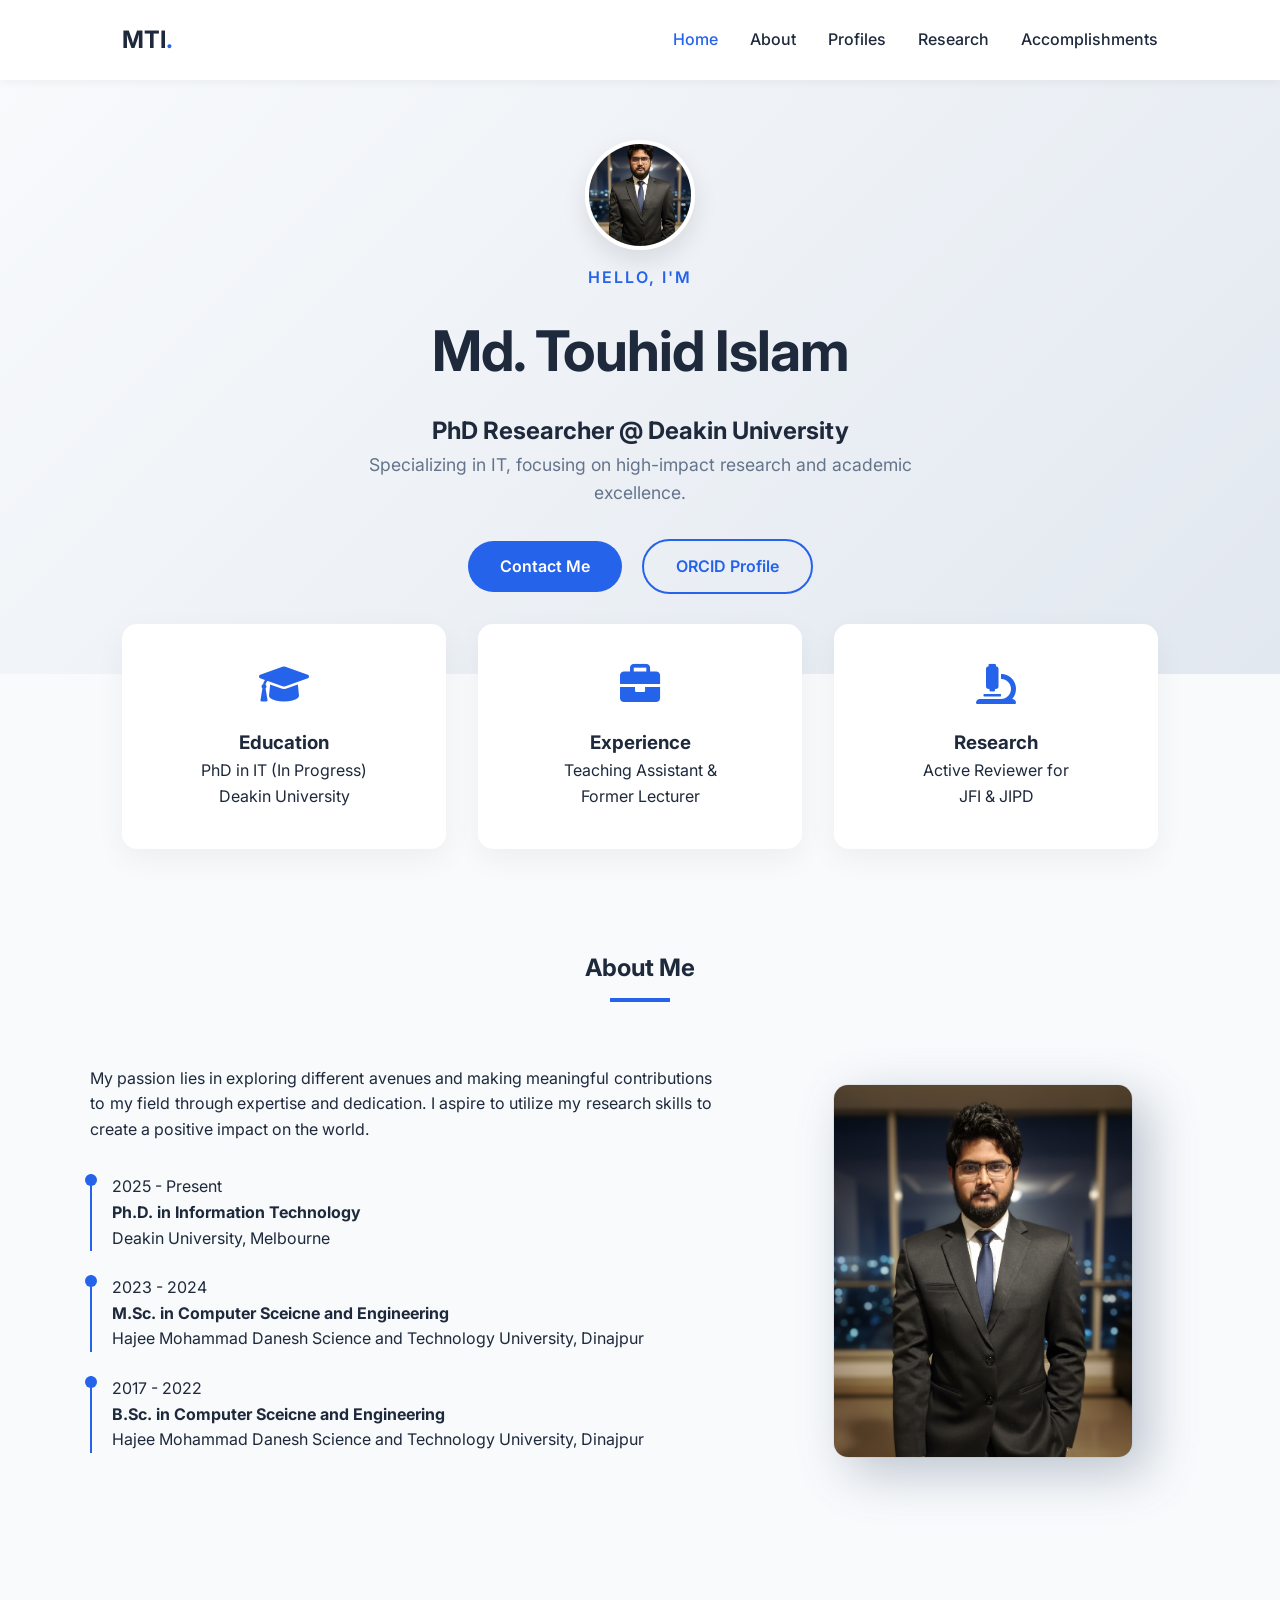
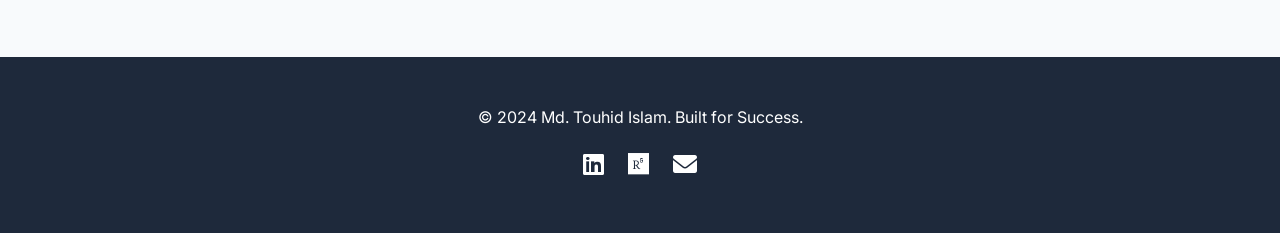
==== index.html @ 2b957a8a "Add files via upload" ====
<!DOCTYPE html>
<html lang="en">
<head>
    <meta charset="UTF-8">
    <meta name="viewport" content="width=device-width, initial-scale=1.0">
    <title>Md. Touhid Islam | PhD Researcher</title>
    <link rel="stylesheet" href="style.css">
    <link rel="stylesheet" href="https://cdnjs.cloudflare.com/ajax/libs/font-awesome/6.0.0/css/all.min.css">
    <link href="https://fonts.googleapis.com/css2?family=Inter:wght@300;400;600;700&display=swap" rel="stylesheet">
</head>
<body>

    <nav class="navbar">
        <div class="container">
            <a href="index.html" class="logo">MTI<span>.</span></a>
            <ul class="nav-links">
                <li><a href="index.html" class="active">Home</a></li>
                <li><a href="#about">About</a></li>
                <li><a href="profiles.html">Profiles</a></li>
                <li><a href="research.html">Research</a></li>
                <li><a href="accomplishments.html">Accomplishments</a></li>
            </ul>
        </div>
    </nav>

    <header class="hero">
        <div class="container">
            <div class="hero-avatar">
                <img src="profile-pic.png" alt="MTI">
            </div>
            <div class="hero-content">
                <p class="greeting">Hello, I'm</p>
                <h1>Md. Touhid Islam</h1>
                <h2 class="role">PhD Researcher @ Deakin University</h2>
                <p class="hero-bio">Specializing in IT, focusing on high-impact research and academic excellence.</p>
                <div class="hero-btns">
                    <a href="mailto:md.t.islam@deakin.edu.au" class="btn primary">Contact Me</a>
                    <a href="https://orcid.org/0009-0007-9437-8299" target="_blank" class="btn secondary">ORCID Profile</a>
                </div>
            </div>
        </div>
    </header>

<!-- <div class="about-image">
    <div class="image-wrapper">
        <img src="profile-pic.png" alt="Md. Touhid Islam Full">
        <div class="ash-shadow"></div>
    </div>
</div> -->

    <section class="info-cards container">
        <div class="card">
            <i class="fas fa-graduation-cap"></i>
            <h3>Education</h3>
            <p>PhD in IT (In Progress)<br>Deakin University</p>
        </div>
        <div class="card">
            <i class="fas fa-briefcase"></i>
            <h3>Experience</h3>
            <p>Teaching Assistant &<br>Former Lecturer</p>
        </div>
        <div class="card">
            <i class="fas fa-microscope"></i>
            <h3>Research</h3>
            <p>Active Reviewer for<br>JFI & JIPD</p>
        </div>
    </section>

    <section id="about" class="about-section container">
        <div class="section-title">
            <h2>About Me</h2>
            <div class="underline"></div>
        </div>
        <div class="about-grid">
            <div class="about-text">
                <p>My passion lies in exploring different avenues and making meaningful contributions to my field through expertise and dedication. I aspire to utilize my research skills to create a positive impact on the world.</p>
                <div class="education-timeline">
                    <div class="item">
                        <span class="date">2025 - Present</span>
                        <h4>Ph.D. in Information Technology</h4>
                        <p>Deakin University, Melbourne</p>
                    </div>
                    <div class="item">
                        <span class="date">2023 - 2024</span>
                        <h4>M.Sc. in Computer Sceicne and Engineering</h4>
                        <p>Hajee Mohammad Danesh Science and Technology University, Dinajpur</p>
                    </div>
                    <div class="item">
                        <span class="date">2017 - 2022</span>
                        <h4>B.Sc. in Computer Sceicne and Engineering</h4>
                        <p>Hajee Mohammad Danesh Science and Technology University, Dinajpur</p>
                    </div>
                </div>
            </div>
            <div class="about-image">
                <div class="image-wrapper">
                    <img src="profile-pic.png" alt="Md. Touhid Islam Full">
                </div>
            </div>
        </div>
    </section>

    <footer>
        <p>&copy; 2024 Md. Touhid Islam. Built for Success.</p>
        <div class="socials">
            <a href="#"><i class="fab fa-linkedin"></i></a>
            <a href="#"><i class="fab fa-researchgate"></i></a>
            <a href="#"><i class="fas fa-envelope"></i></a>
        </div>
    </footer>

</body>
</html>
---- style.css ----
:root {
    --primary: #2563eb;
    --dark: #1e293b;
    --light: #f8fafc;
    --grey: #64748b;
    --white: #ffffff;
    --transition: all 0.3s ease;
}

* {
    margin: 0;
    padding: 0;
    box-sizing: border-box;
}

body {
    font-family: 'Inter', sans-serif;
    line-height: 1.6;
    color: var(--dark);
    background-color: var(--light);
}

.container {
    max-width: 1100px;
    margin: 0 auto;
    padding: 0 2rem;
}

/* Navbar */
.navbar {
    background: rgba(255, 255, 255, 0.9);
    backdrop-filter: blur(10px);
    height: 80px;
    display: flex;
    align-items: center;
    position: sticky;
    top: 0;
    z-index: 1000;
    box-shadow: 0 2px 10px rgba(0,0,0,0.05);
}

.navbar .container {
    display: flex;
    justify-content: space-between;
    align-items: center;
    width: 100%;
}

.logo {
    font-size: 1.5rem;
    font-weight: 700;
    text-decoration: none;
    color: var(--dark);
}

.logo span { color: var(--primary); }

.nav-links {
    display: flex;
    list-style: none;
}

.nav-links li a {
    text-decoration: none;
    color: var(--dark);
    margin-left: 2rem;
    font-weight: 500;
    transition: var(--transition);
}

.nav-links li a:hover, .nav-links li a.active {
    color: var(--primary);
}

/* Hero Section */
.hero {
    padding: 60px 0 80px; /* Reduced from 100px to 60px on top */
    background: linear-gradient(135deg, #f8fafc 0%, #e2e8f0 100%);
    text-align: center;
}

/* Circular Avatar at Top - Tighter margins */
.hero-avatar {
    width: 110px; /* Slightly larger looks more 'standard' */
    height: 110px;
    margin: 0 auto 15px; /* Reduced bottom margin from 20px to 15px */
    border-radius: 50%;
    overflow: hidden;
    border: 4px solid var(--white); /* Thicker border for better pop */
    box-shadow: 0 10px 25px rgba(0,0,0,0.1);
    transition: var(--transition);
}

.hero-avatar:hover {
    transform: scale(1.05); /* Subtle zoom when you hover */
}

.hero-avatar img {
    width: 100%;
    height: 100%;
    object-fit: cover;
}

/* Tighten the text spacing slightly */
.hero h1 {
    font-size: 3rem; /* Slightly smaller to keep it compact */
    margin-bottom: 0.5rem;
    letter-spacing: -1px;
}

.hero-bio {
    max-width: 600px;
    margin: 0 auto 1.5rem; /* Reduced from 2rem to 1.5rem */
    color: var(--grey);
    font-size: 1.05rem;
}

.greeting {
    color: var(--primary);
    font-weight: 600;
    letter-spacing: 2px;
    text-transform: uppercase;
    margin-bottom: 1rem;
}

.hero h1 {
    font-size: 3.5rem;
    margin-bottom: 1rem;
}

.hero-bio {
    max-width: 600px;
    margin: 0 auto 2rem;
    color: var(--grey);
    font-size: 1.1rem;
}

.btn {
    padding: 0.8rem 2rem;
    border-radius: 50px;
    text-decoration: none;
    font-weight: 600;
    transition: var(--transition);
    display: inline-block;
    margin: 0 0.5rem;
}

.btn.primary {
    background: var(--primary);
    color: white;
}

.btn.secondary {
    border: 2px solid var(--primary);
    color: var(--primary);
}

.btn:hover {
    transform: translateY(-3px);
    box-shadow: 0 5px 15px rgba(37, 99, 235, 0.2);
}

/* Cards */
.info-cards {
    display: grid;
    grid-template-columns: repeat(auto-fit, minmax(250px, 1fr));
    gap: 2rem;
    margin-top: -50px;
}

.card {
    background: white;
    padding: 2.5rem;
    border-radius: 15px;
    text-align: center;
    box-shadow: 0 10px 30px rgba(0,0,0,0.05);
    transition: var(--transition);
}

.card:hover { transform: translateY(-10px); }

.card i {
    font-size: 2.5rem;
    color: var(--primary);
    margin-bottom: 1.5rem;
}

/* Sections */
.about-section { padding: 100px 0; }
.about-text {
    text-align: justify;
}

/* About Image Container */
.about-image {
    display: flex;
    justify-content: center;
    align-items: center;
}

.image-wrapper {
    position: relative;
    width: 85%; /* Making it smaller than the original container */
    max-width: 300px; /* Constraining the max size */
    z-index: 1;
}

.image-wrapper img {
    width: 100%;
    border-radius: 15px;
    display: block;
    position: relative;
    z-index: 2;
    /* Optional: Subtle ash-colored border to blend with shadow */
    border: 1px solid rgba(100, 116, 139, 0.1);
}

/* Realistic Ash Blurry Shadow */
.image-wrapper::after {
    content: '';
    position: absolute;
    top: 15px;    /* Offset for depth */
    left: 15px;   /* Offset for depth */
    width: 100%;
    height: 100%;
    background: #64748b; /* Professional Ash/Slate color */
    filter: blur(25px);  /* Heavy blur for realism */
    opacity: 0.4;        /* Semi-transparent */
    border-radius: 15px;
    z-index: 1;          /* Behind the image */
}

.section-title {
    text-align: center;
    margin-bottom: 4rem;
}

.underline {
    width: 60px;
    height: 4px;
    background: var(--primary);
    margin: 10px auto;
}

.about-grid {
    display: grid;
    grid-template-columns: 1.2fr 0.8fr;
    gap: 4rem;
    align-items: center;
}

.education-timeline { margin-top: 2rem; }

.item {
    border-left: 2px solid var(--primary);
    padding-left: 20px;
    margin-bottom: 1.5rem;
    position: relative;
}

.item::before {
    content: '';
    position: absolute;
    left: -7px;
    top: 0;
    width: 12px;
    height: 12px;
    background: var(--primary);
    border-radius: 50%;
}

.image-box img {
    width: 100%;
    border-radius: 20px;
    box-shadow: 20px 20px 0 var(--primary);
}

/* Footer */
footer {
    background: var(--dark);
    color: white;
    padding: 3rem 0;
    text-align: center;
    margin-top: 5rem;
}

.socials { margin-top: 1rem; }
.socials a {
    color: white;
    font-size: 1.5rem;
    margin: 0 10px;
    transition: var(--transition);
}

.socials a:hover { color: var(--primary); }

/* Mobile Responsive */
@media (max-width: 768px) {
    .nav-links { display: none; } /* Add a hamburger menu for real projects */
    .about-grid { grid-template-columns: 1fr; }
    .hero h1 { font-size: 2.5rem; }
}

/* Profiles Grid */
.profiles-grid {
    display: grid;
    grid-template-columns: repeat(auto-fit, minmax(280px, 1fr));
    gap: 20px;
    margin-top: 40px;
}

.profile-card {
    background: white;
    padding: 40px;
    border-radius: 15px;
    text-align: center;
    text-decoration: none;
    color: var(--dark);
    box-shadow: 0 4px 15px rgba(0,0,0,0.05);
    transition: var(--transition);
    border: 1px solid transparent;
}

.profile-card:hover {
    border-color: var(--primary);
    transform: translateY(-5px);
    box-shadow: 0 10px 25px rgba(37, 99, 235, 0.1);
}

.profile-card i {
    font-size: 3rem;
    color: var(--primary);
    margin-bottom: 20px;
}

/* Research List Styling */
.research-list {
    max-width: 800px;
    margin: 40px auto;
}

.research-item {
    background: white;
    padding: 25px;
    border-radius: 12px;
    margin-bottom: 20px;
    border-left: 5px solid var(--primary);
    box-shadow: 0 2px 10px rgba(0,0,0,0.03);
}

.tag {
    background: #dbeafe;
    color: var(--primary);
    padding: 4px 12px;
    border-radius: 20px;
    font-size: 0.8rem;
    font-weight: 600;
    text-transform: uppercase;
}

/* Timeline Box */
.timeline-box {
    background: white;
    padding: 30px;
    border-radius: 15px;
    box-shadow: 0 4px 15px rgba(0,0,0,0.05);
}

.timeline-box ul {
    list-style: none;
    margin-top: 20px;
}

.timeline-box li {
    padding: 15px 0;
    border-bottom: 1px solid #e2e8f0;
}

.timeline-box li:last-child { border: none; }


/* Publication Cards for FULL list */
.pub-grid {
    display: flex;
    flex-direction: column;
    gap: 1.5rem;
    margin-top: 2rem;
}

.pub-card {
    background: #fff;
    padding: 2rem;
    border-radius: 12px;
    box-shadow: 0 4px 12px rgba(0,0,0,0.05);
    border-left: 5px solid var(--primary);
    transition: var(--transition);
}

.pub-card.highlight {
    background: #f0f7ff;
    border-left-color: #f59e0b;
}

.pub-tag {
    font-size: 0.75rem;
    font-weight: 800;
    text-transform: uppercase;
    padding: 4px 10px;
    border-radius: 4px;
    margin-bottom: 10px;
    display: inline-block;
}

.pub-tag.journal { background: #dbeafe; color: #1e40af; }
.pub-tag.conference { background: #fef3c7; color: #92400e; }

.ieee-text { font-size: 1rem; color: #334155; line-height: 1.6; }
.ieee-text i { color: #000; }
.impact { font-size: 0.85rem; color: var(--grey); margin-top: 10px; font-weight: 600; }

/* Accomplishments Grid */
.accomplishments-grid {
    display: grid;
    grid-template-columns: 1fr 1fr;
    gap: 3rem;
    margin-top: 2rem;
}

.sub-heading {
    display: flex;
    align-items: center;
    gap: 10px;
    font-size: 1.4rem;
    margin-bottom: 1.5rem;
    color: var(--dark);
}

.award-pill {
    background: #fff;
    padding: 12px 20px;
    border-radius: 8px;
    margin-bottom: 10px;
    box-shadow: 0 2px 6px rgba(0,0,0,0.05);
    font-size: 0.95rem;
    display: flex;
    align-items: center;
    gap: 10px;
}

.skills-grid {
    display: flex;
    flex-wrap: wrap;
    gap: 10px;
}

.skill-tag {
    background: var(--dark);
    color: #fff;
    padding: 6px 15px;
    border-radius: 50px;
    font-size: 0.85rem;
}

.cert-list {
    list-style: none;
}

.cert-list li {
    padding: 10px 0;
    border-bottom: 1px solid #e2e8f0;
    color: var(--grey);
}

@media (max-width: 900px) {
    .accomplishments-grid { grid-template-columns: 1fr; }
}
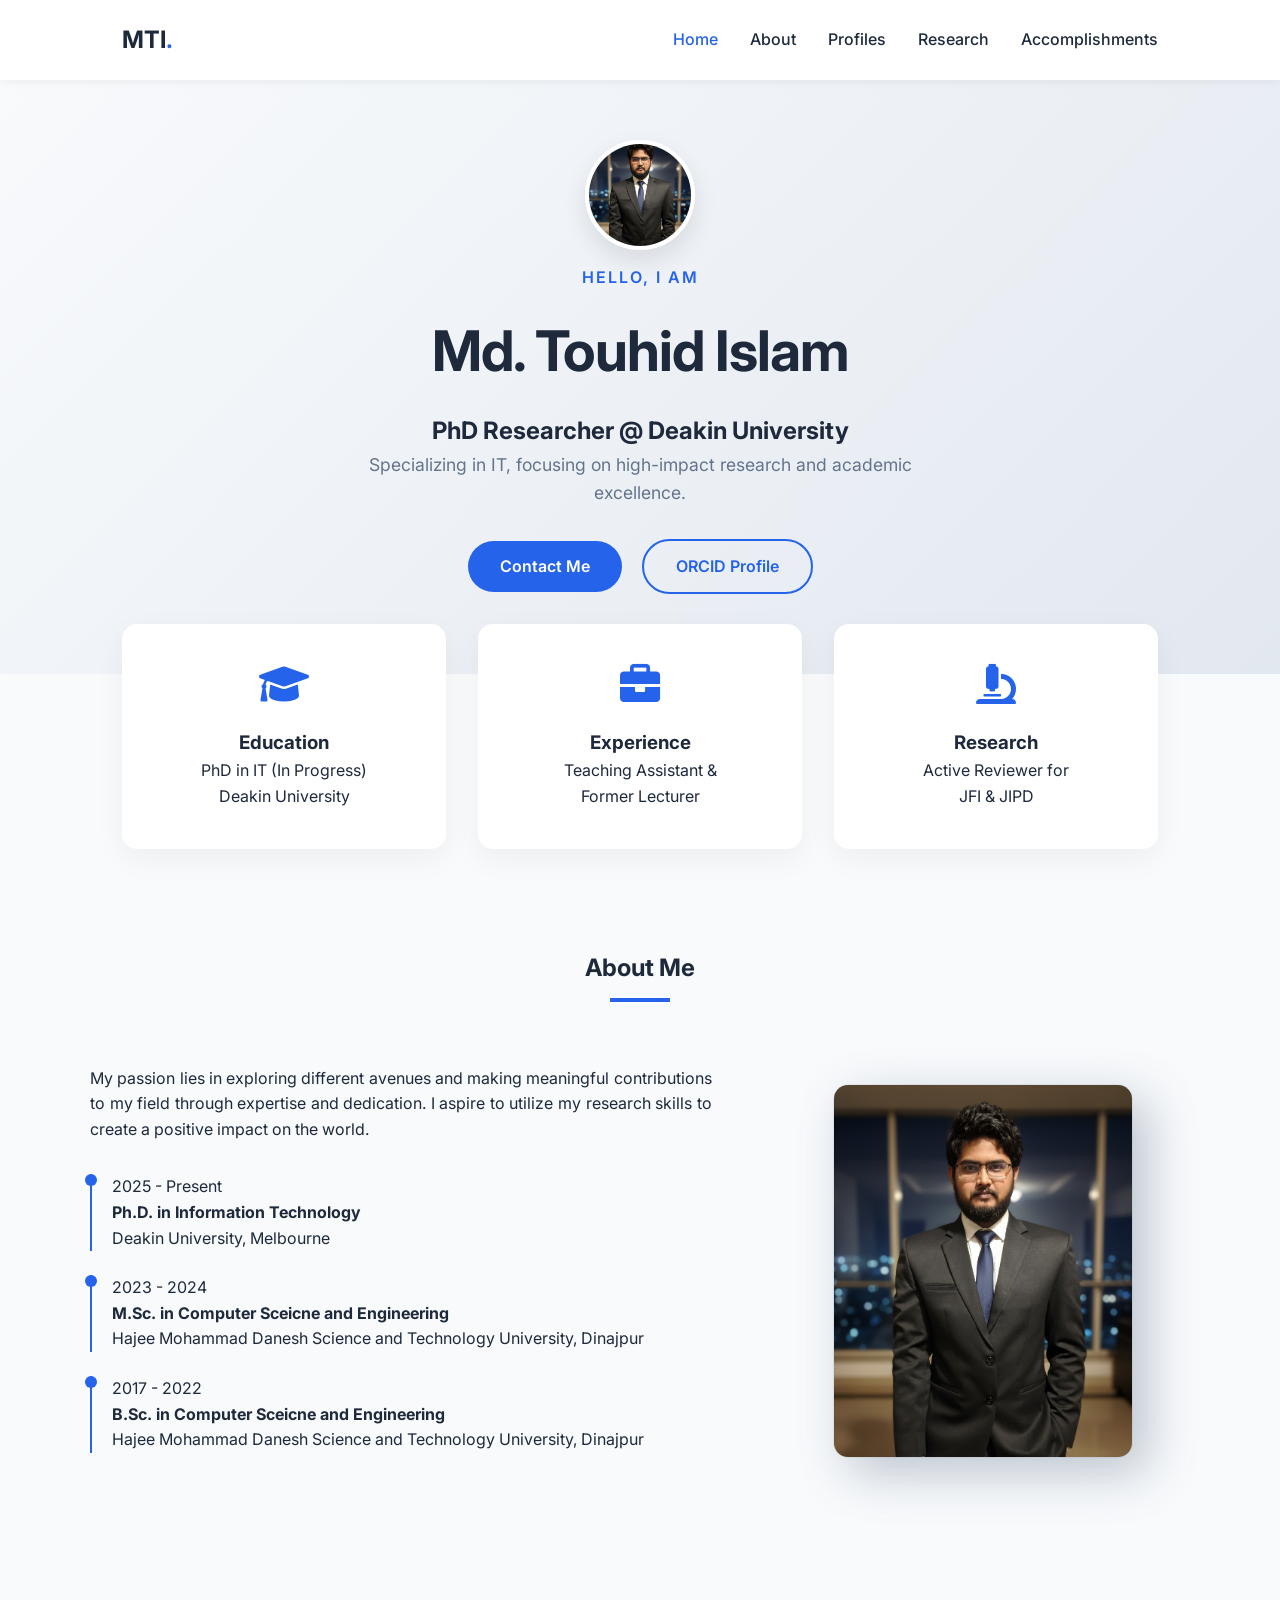
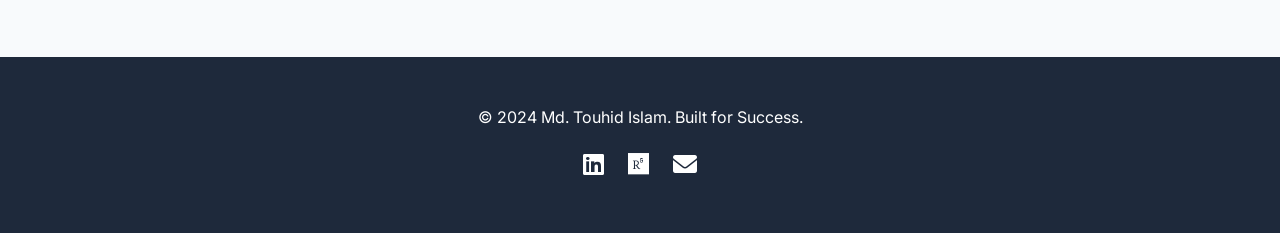
==== commit 1388042e: "Fix HTML encoding issues in index.html" ====
--- a/index.html
+++ b/index.html
@@ -29,7 +29,7 @@
                 <img src="profile-pic.png" alt="MTI">
             </div>
             <div class="hero-content">
-                <p class="greeting">Hello, I'm</p>
+                <p class="greeting">Hello, I am</p>
                 <h1>Md. Touhid Islam</h1>
                 <h2 class="role">PhD Researcher @ Deakin University</h2>
                 <p class="hero-bio">Specializing in IT, focusing on high-impact research and academic excellence.</p>
@@ -110,4 +110,5 @@
     </footer>
 
 </body>
-</html>+
+</html>
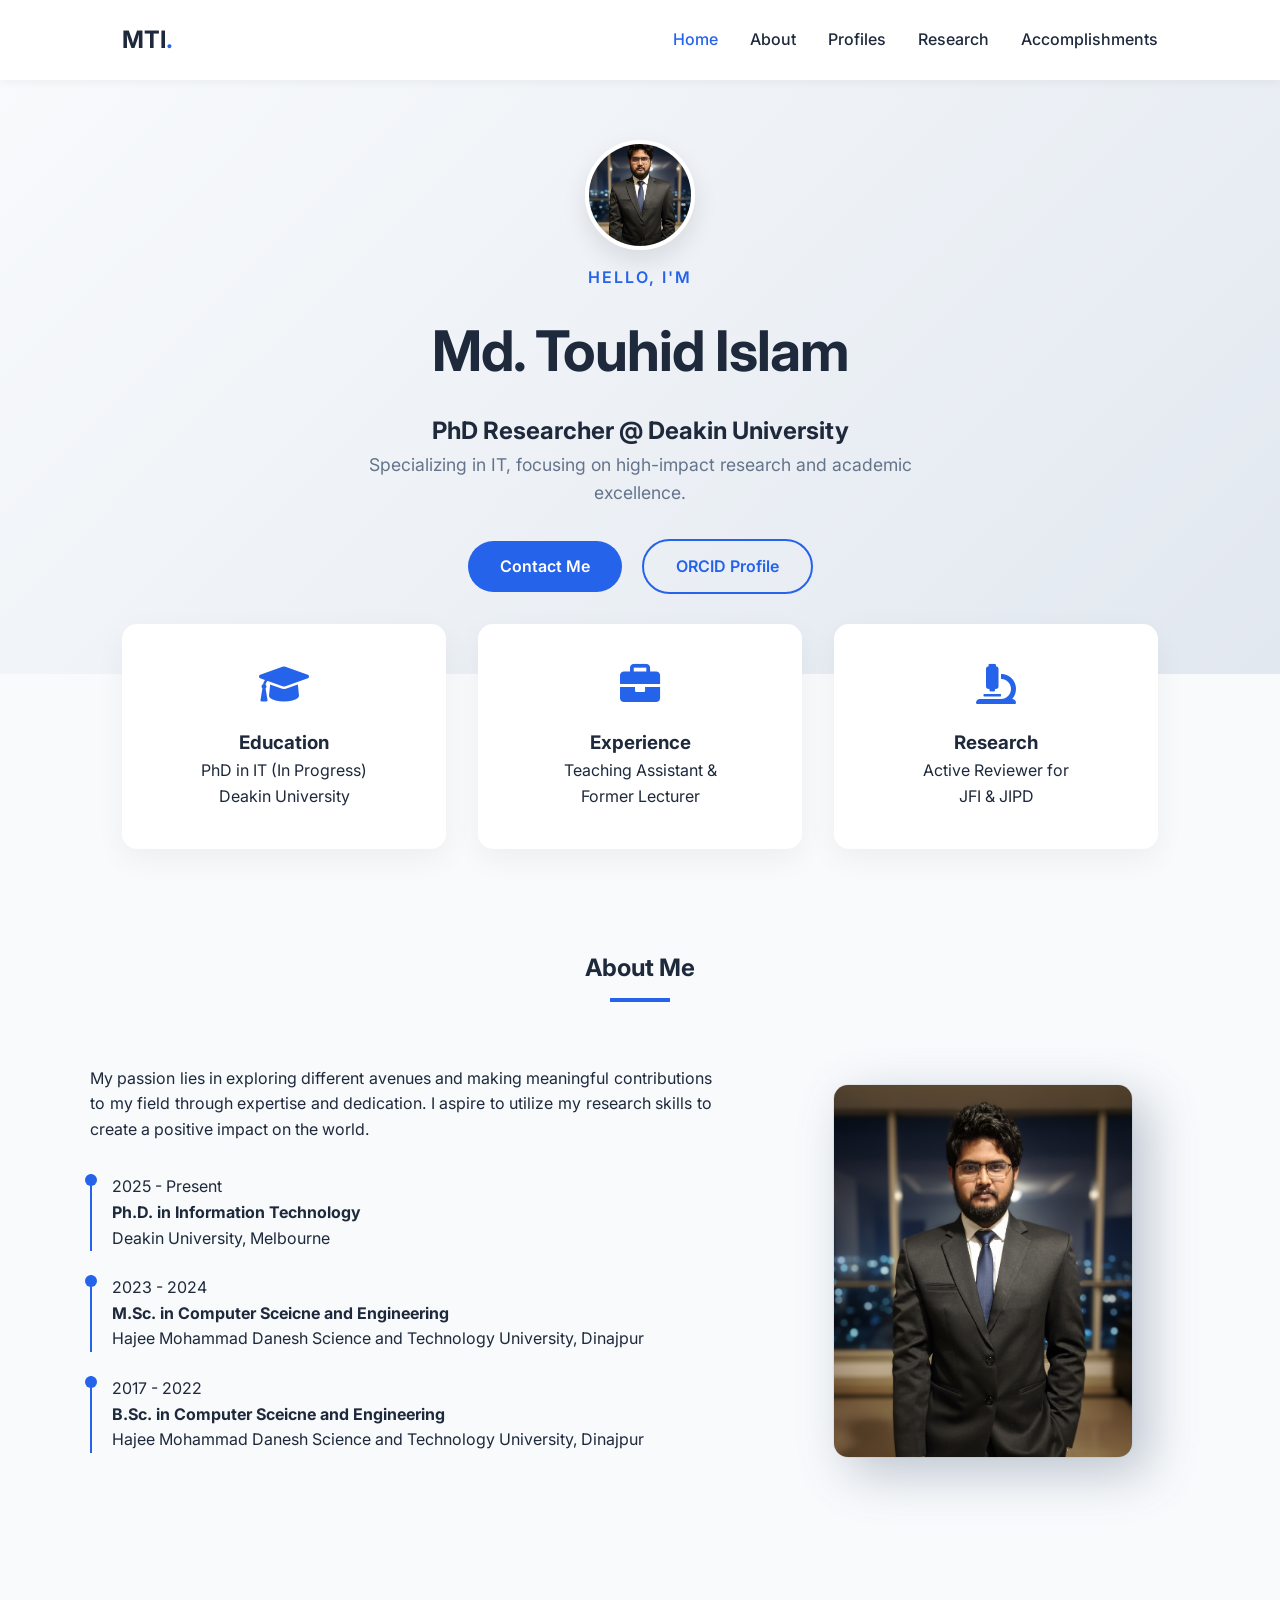
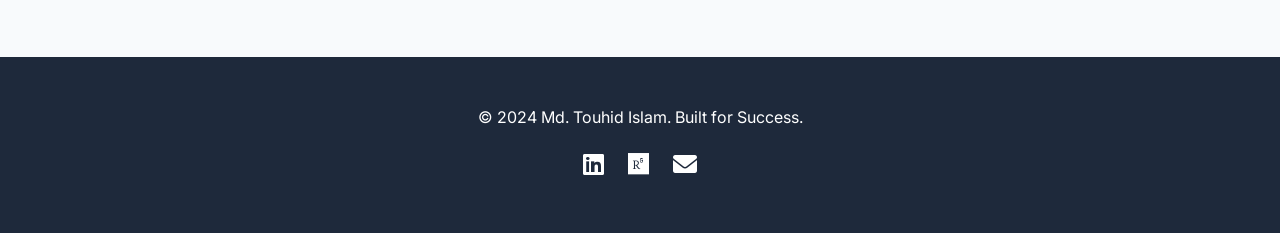
==== commit 32da0c10: "Fix HTML encoding issues in index.html" ====
--- a/index.html
+++ b/index.html
@@ -29,7 +29,7 @@
                 <img src="profile-pic.png" alt="MTI">
             </div>
             <div class="hero-content">
-                <p class="greeting">Hello, I am</p>
+                <p class="greeting">Hello, I'm</p>
                 <h1>Md. Touhid Islam</h1>
                 <h2 class="role">PhD Researcher @ Deakin University</h2>
                 <p class="hero-bio">Specializing in IT, focusing on high-impact research and academic excellence.</p>
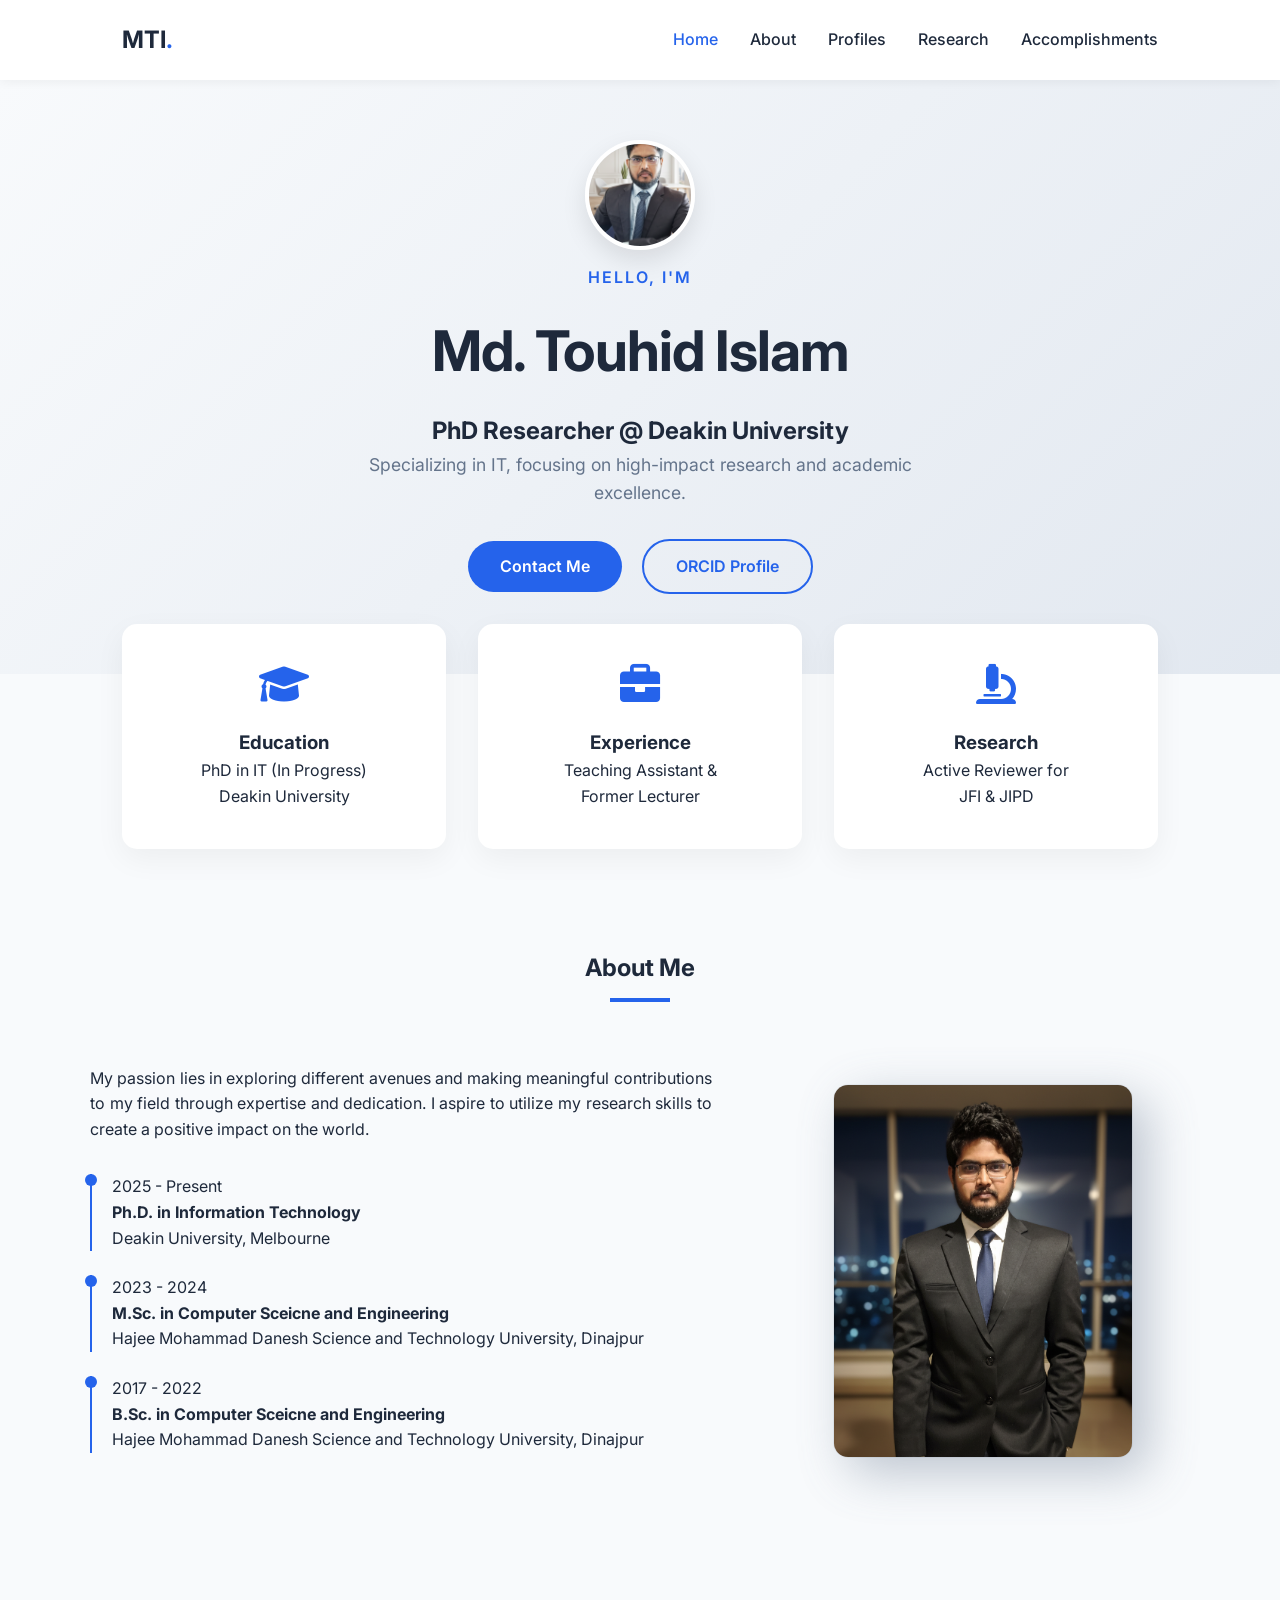
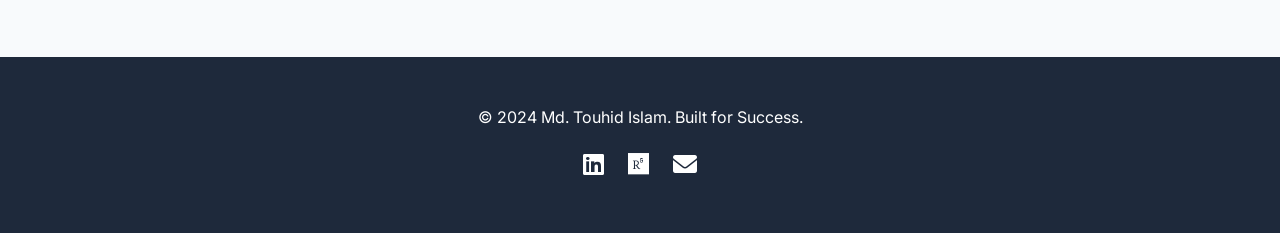
==== commit e8f6407a: "Update profile image and correct typos Updated profile image and fixed minor typos." ====
--- a/index.html
+++ b/index.html
@@ -26,7 +26,7 @@
     <header class="hero">
         <div class="container">
             <div class="hero-avatar">
-                <img src="profile-pic.png" alt="MTI">
+                <img src="20251129_125429.png" alt="MTI">
             </div>
             <div class="hero-content">
                 <p class="greeting">Hello, I'm</p>
@@ -112,3 +112,4 @@
 </body>
 
 </html>
+
--- a/style.css
+++ b/style.css
@@ -475,3 +475,47 @@
     .accomplishments-grid { grid-template-columns: 1fr; }
 }
 
+
+.interests-container {
+    background: white;
+    padding: 30px;
+    border-radius: 15px;
+    box-shadow: 0 4px 15px rgba(0,0,0,0.05);
+    margin-bottom: 50px;
+    border-top: 4px solid var(--primary);
+}
+
+.sub-heading-modern {
+    font-size: 1.4rem;
+    color: var(--dark);
+    margin-bottom: 20px;
+    display: flex;
+    align-items: center;
+    gap: 12px;
+}
+
+.interests-tags {
+    display: flex;
+    flex-wrap: wrap;
+    gap: 12px;
+}
+
+.interest-tag {
+    background: #f1f5f9;
+    color: var(--primary);
+    padding: 8px 18px;
+    border-radius: 50px;
+    font-size: 0.95rem;
+    font-weight: 600;
+    transition: var(--transition);
+    border: 1px solid #e2e8f0;
+}
+
+.interest-tag:hover {
+    background: var(--primary);
+    color: white;
+    transform: translateY(-2px);
+    box-shadow: 0 4px 10px rgba(37, 99, 235, 0.2);
+}
+
+
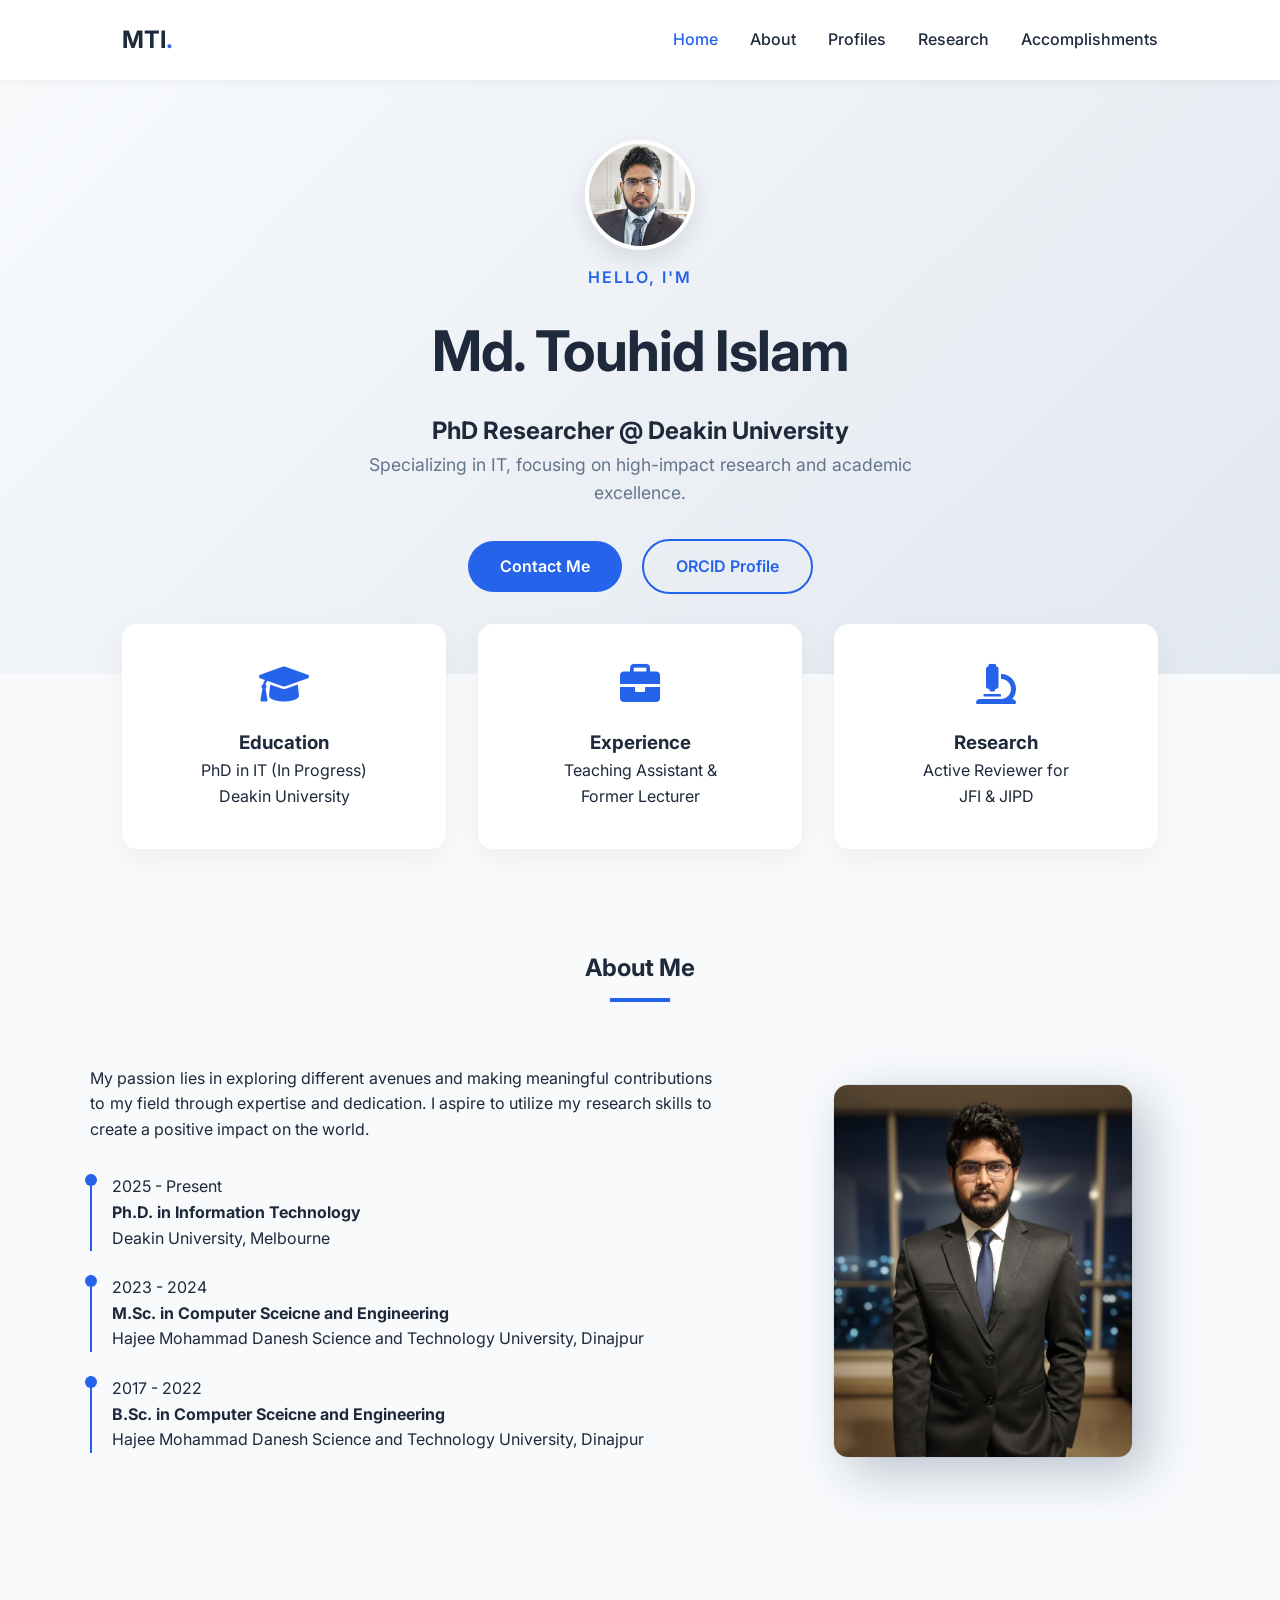
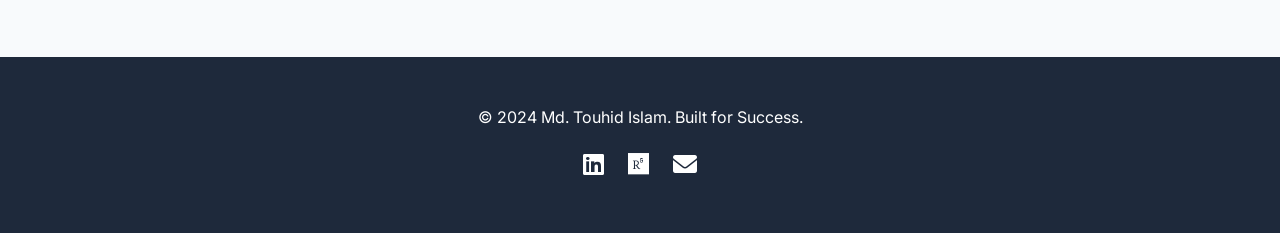
==== commit 00b5574e: "Fix HTML formatting and structure" ====
--- a/index.html
+++ b/index.html
@@ -113,3 +113,4 @@
 
 </html>
 
+
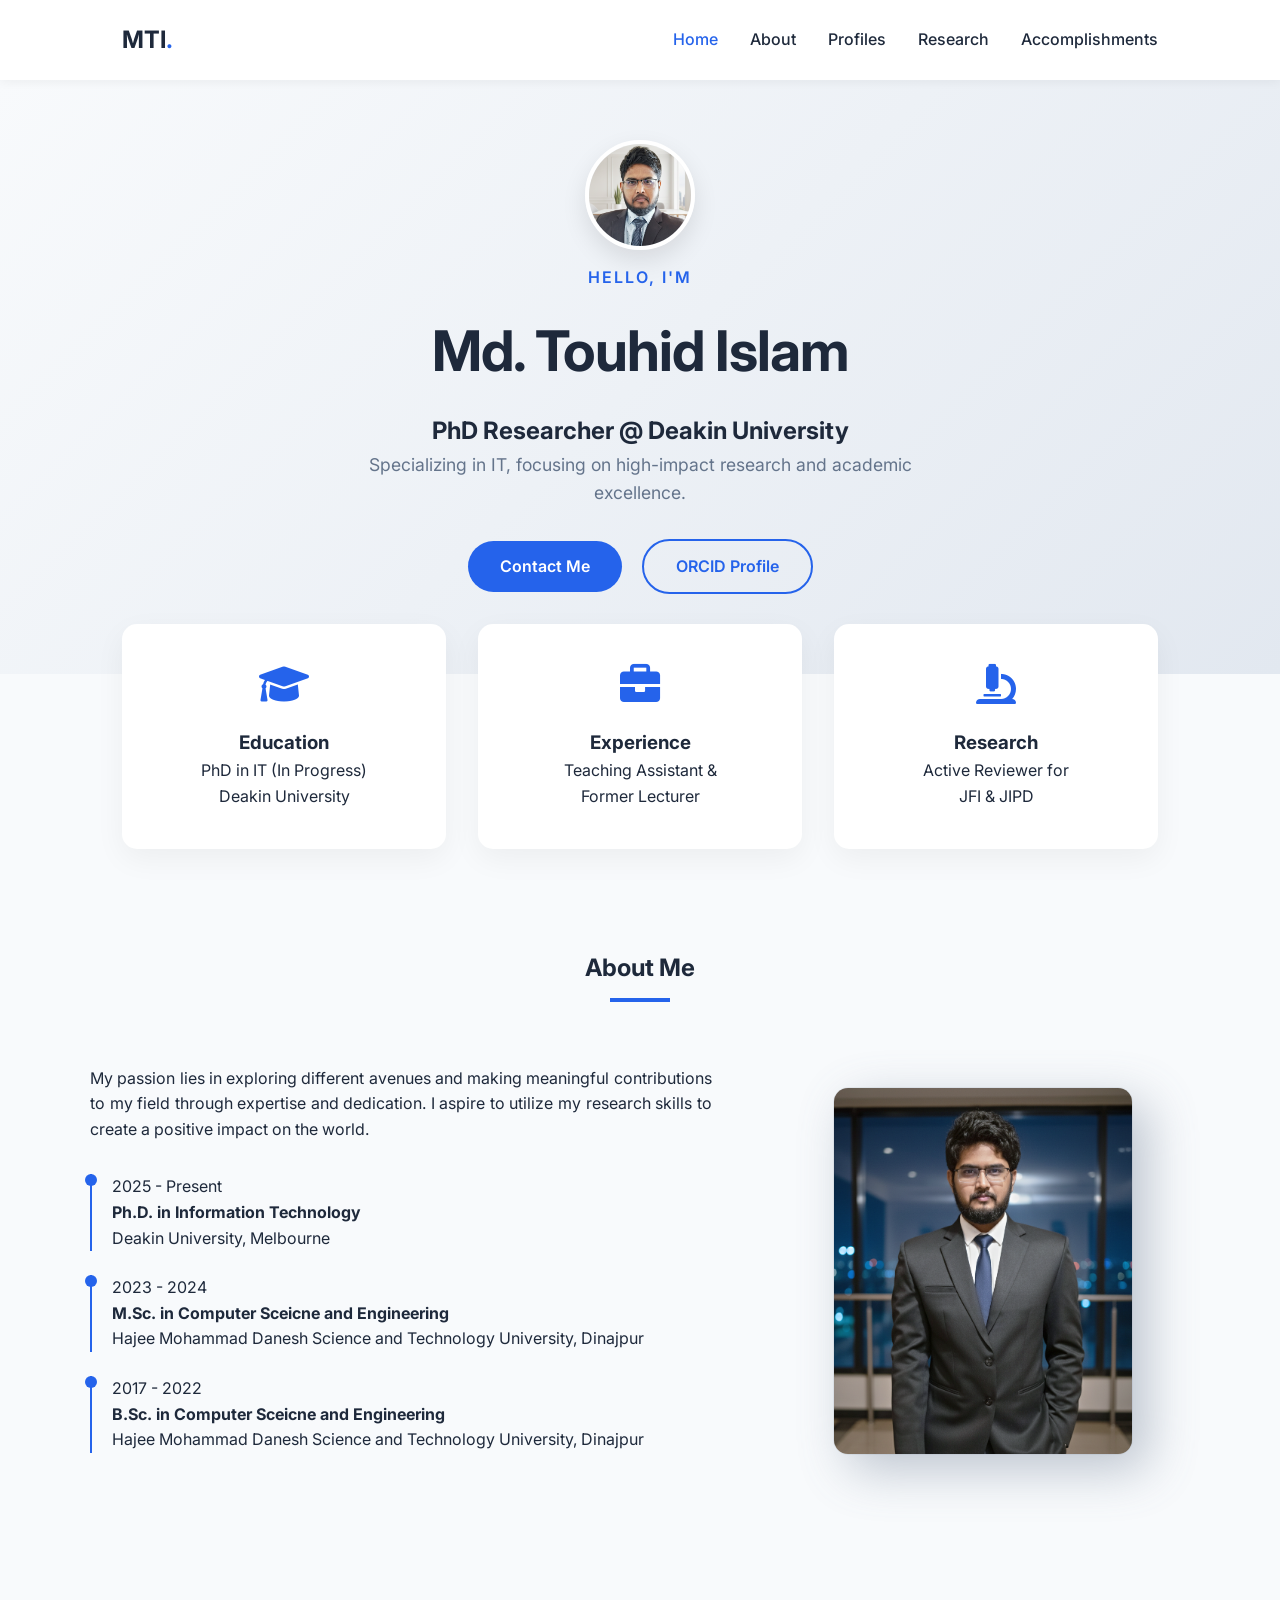
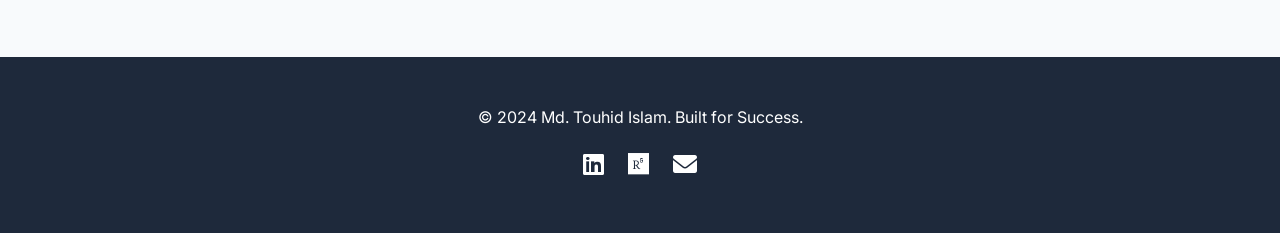
==== commit 9828cecc: "Fix HTML structure and update profile imagea" ====
--- a/index.html
+++ b/index.html
@@ -94,7 +94,7 @@
             </div>
             <div class="about-image">
                 <div class="image-wrapper">
-                    <img src="profile-pic.png" alt="Md. Touhid Islam Full">
+                    <img src="Latest.png" alt="Md. Touhid Islam Full">
                 </div>
             </div>
         </div>
@@ -114,3 +114,4 @@
 </html>
 
 
+
